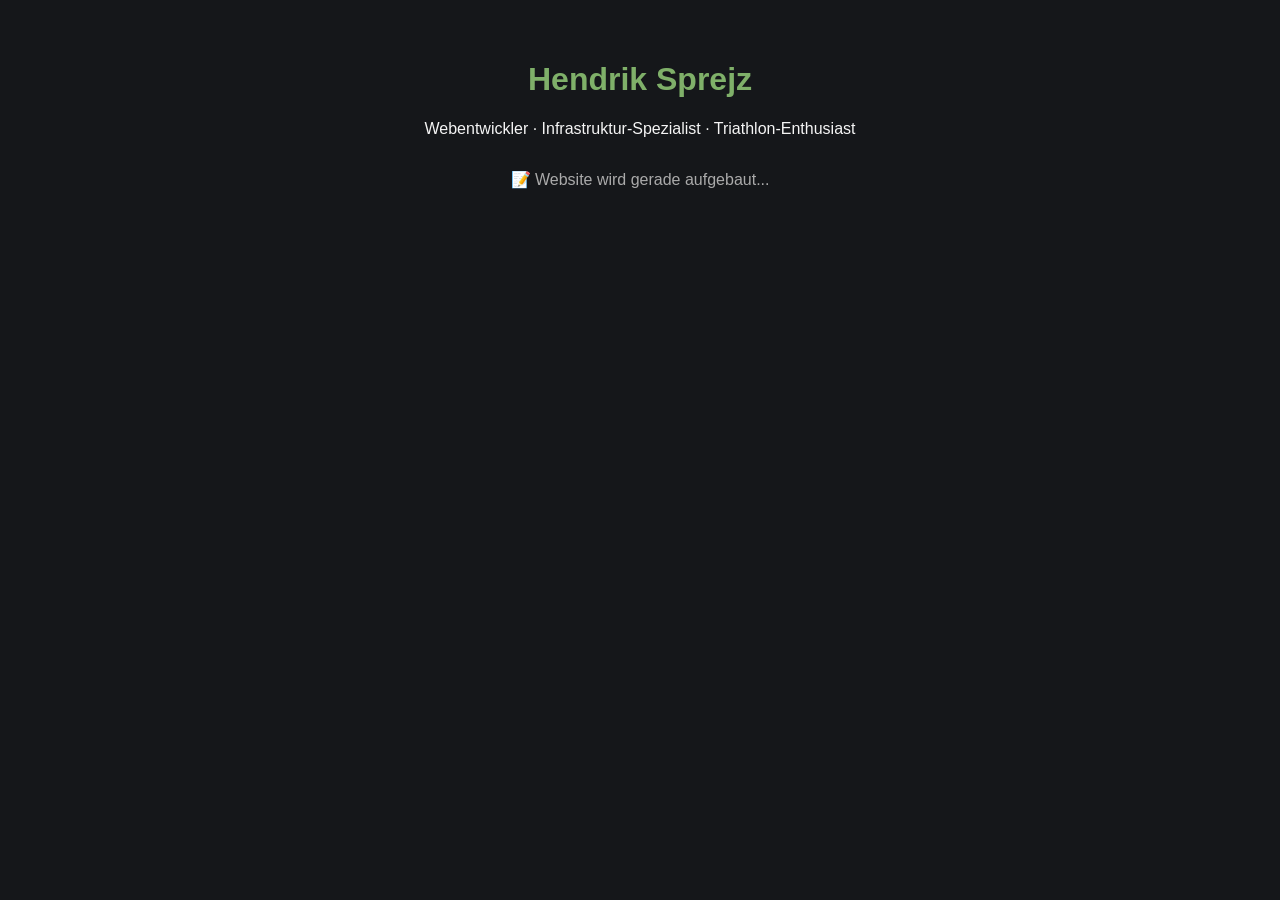
==== index.html @ 184716f5 "Add test landing page" ====
<!DOCTYPE html>
<html>
<head>
    <title>Hendrik Sprejz</title>
    <style>
        body {
            background-color: #15171a;
            color: #f5f5f5;
            font-family: Arial, sans-serif;
            text-align: center;
            padding: 2rem;
        }
        h1 { color: #7fb069; }
    </style>
</head>
<body>
    <h1>Hendrik Sprejz</h1>
    <p>Webentwickler · Infrastruktur-Spezialist · Triathlon-Enthusiast</p>
    <p style="color: #aaa; margin-top: 2rem;">📝 Website wird gerade aufgebaut...</p>
</body>
</html>
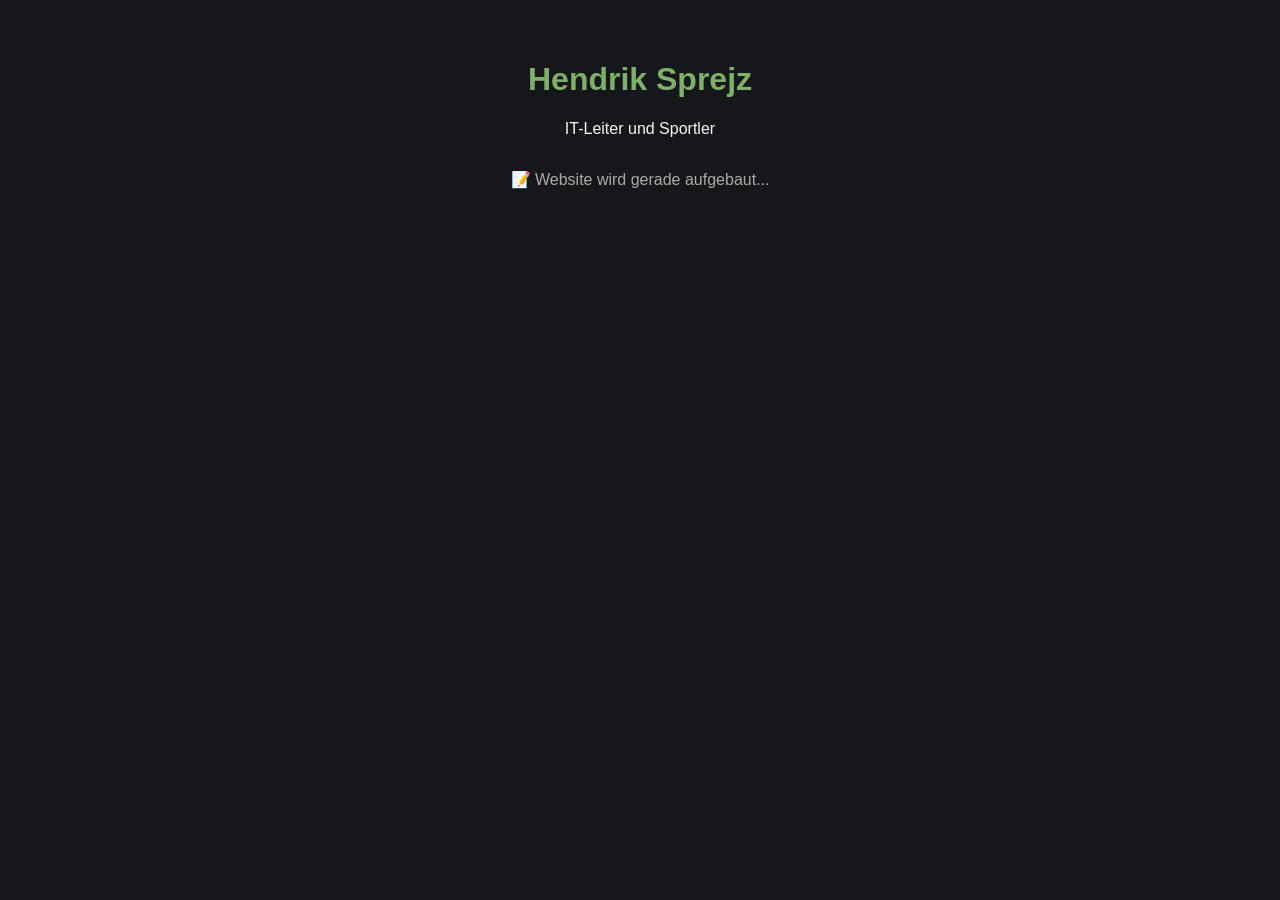
==== commit 788ed575: "Update subtitle to IT-Leiter und Sportler" ====
--- a/index.html
+++ b/index.html
@@ -15,7 +15,7 @@
 </head>
 <body>
     <h1>Hendrik Sprejz</h1>
-    <p>Webentwickler · Infrastruktur-Spezialist · Triathlon-Enthusiast</p>
+    <p>IT-Leiter und Sportler</p>
     <p style="color: #aaa; margin-top: 2rem;">📝 Website wird gerade aufgebaut...</p>
 </body>
 </html>
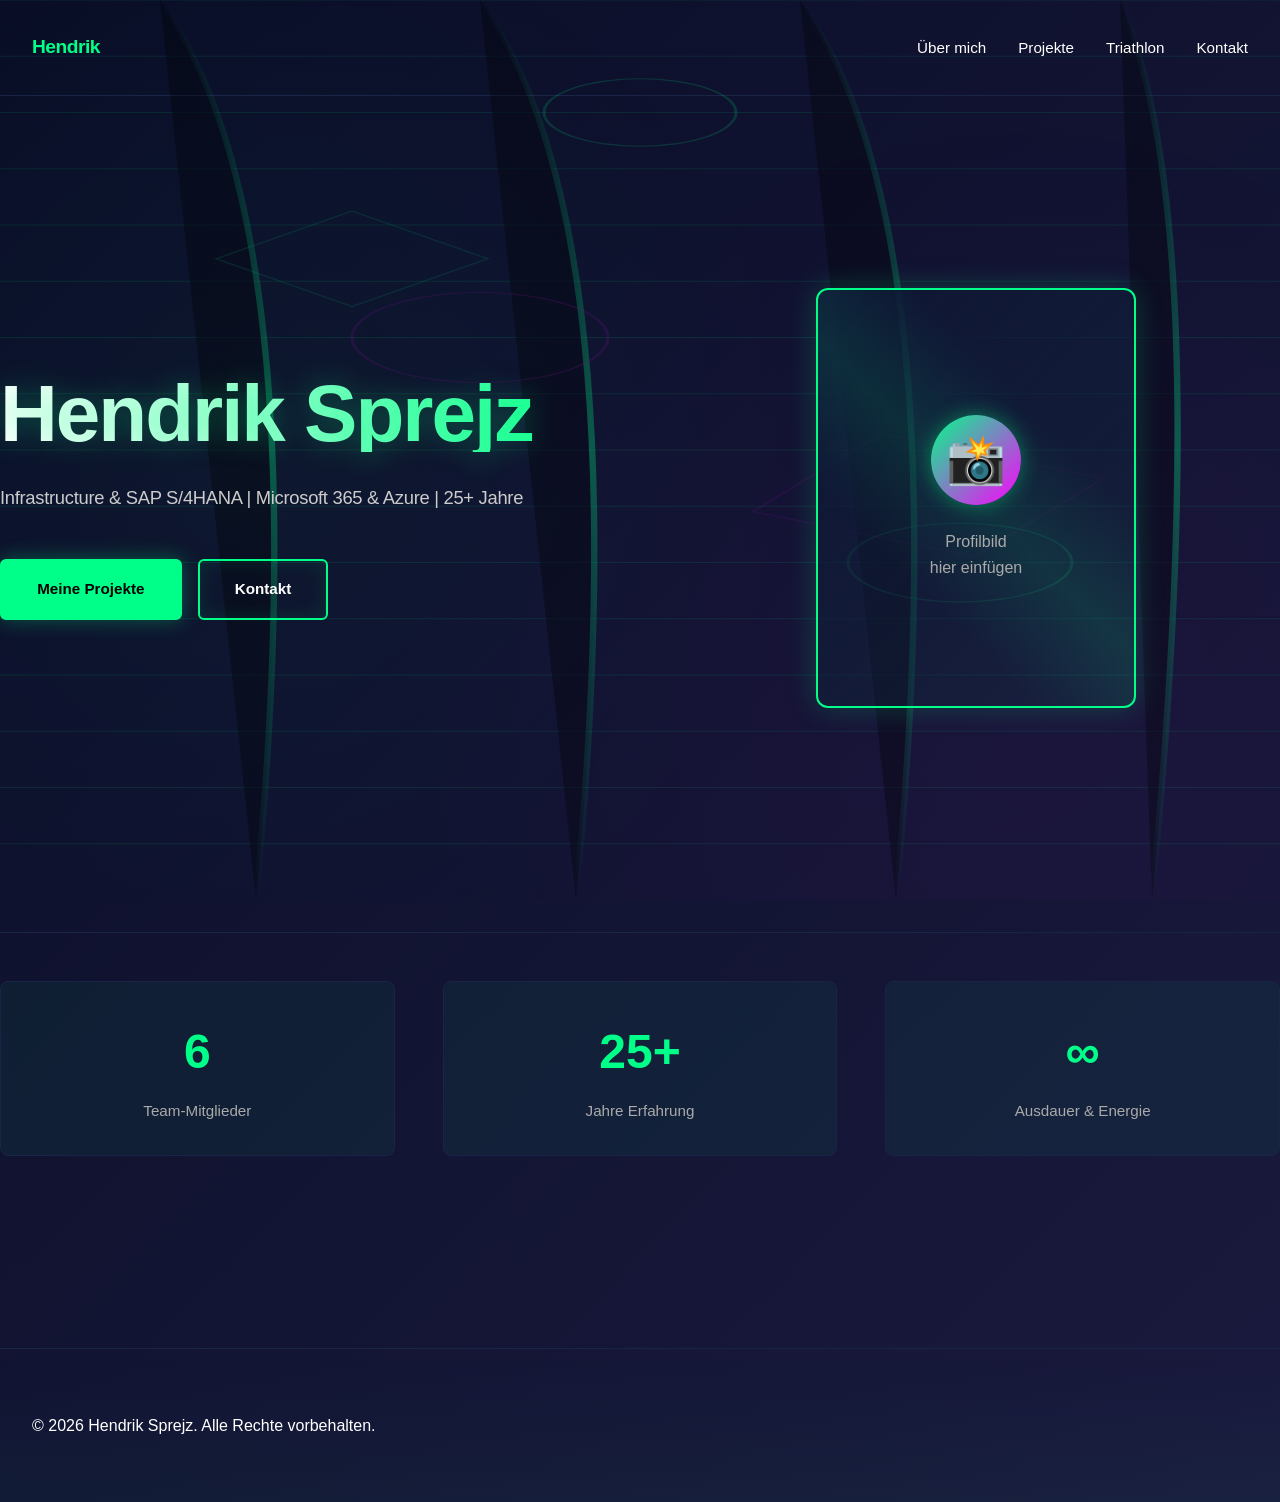
==== commit c61368ec: "Deploy: Hugo-generated site" ====
--- a/index.html
+++ b/index.html
@@ -1,21 +1,2 @@
-<!DOCTYPE html>
-<html>
-<head>
-    <title>Hendrik Sprejz</title>
-    <style>
-        body {
-            background-color: #15171a;
-            color: #f5f5f5;
-            font-family: Arial, sans-serif;
-            text-align: center;
-            padding: 2rem;
-        }
-        h1 { color: #7fb069; }
-    </style>
-</head>
-<body>
-    <h1>Hendrik Sprejz</h1>
-    <p>IT-Leiter und Sportler</p>
-    <p style="color: #aaa; margin-top: 2rem;">📝 Website wird gerade aufgebaut...</p>
-</body>
-</html>
+<!doctype html><html lang=de-de><head><meta name=generator content="Hugo 0.166.0"><meta charset=UTF-8><meta name=viewport content="width=device-width,initial-scale=1"><title>Hendrik Sprejz</title><meta name=description content="Webentwickler, Infrastruktur-Spezialist und Triathlon-Enthusiast"><link rel=stylesheet href=/css/style.css></head><body><div class=matrix-bg><svg viewBox="0 0 400 800" preserveAspectRatio="none"><defs><linearGradient id="neonGradient" x1="0" y1="0" x2="0" y2="100%"><stop offset="0" style="stop-color:#00ff88;stop-opacity:0"/><stop offset="50%" style="stop-color:#00ff88;stop-opacity:1"/><stop offset="100%" style="stop-color:#00ff88;stop-opacity:0"/></linearGradient></defs><g class="grid"><line class="grid-line" x1="0" y1="0" x2="400" y2="0"/><line class="grid-line" x1="0" y1="50" x2="400" y2="50"/><line class="grid-line" x1="0" y1="100" x2="400" y2="100"/><line class="grid-line" x1="0" y1="150" x2="400" y2="150"/><line class="grid-line" x1="0" y1="200" x2="400" y2="200"/><line class="grid-line" x1="0" y1="250" x2="400" y2="250"/><line class="grid-line" x1="0" y1="300" x2="400" y2="300"/><line class="grid-line" x1="0" y1="350" x2="400" y2="350"/><line class="grid-line" x1="0" y1="400" x2="400" y2="400"/><line class="grid-line" x1="0" y1="450" x2="400" y2="450"/><line class="grid-line" x1="0" y1="500" x2="400" y2="500"/><line class="grid-line" x1="0" y1="550" x2="400" y2="550"/><line class="grid-line" x1="0" y1="600" x2="400" y2="600"/><line class="grid-line" x1="0" y1="650" x2="400" y2="650"/><line class="grid-line" x1="0" y1="700" x2="400" y2="700"/><line class="grid-line" x1="0" y1="750" x2="400" y2="750"/></g><path class="data-line" d="M50 0q50 2e2 30 8e2"/><path class="data-line" d="M150 0q50 2e2 30 8e2"/><path class="data-line" d="M250 0q50 2e2 30 8e2"/><path class="data-line" d="M350 0q30 2e2 10 8e2"/><circle cx="200" cy="100" r="30" fill="none" stroke="#0f8" stroke-width="1" opacity=".3"/><circle cx="150" cy="300" r="40" fill="none" stroke="#f0f" stroke-width="1" opacity=".2"/><circle cx="300" cy="500" r="35" fill="none" stroke="#0f8" stroke-width="1" opacity=".3"/><rect x="80" y="200" width="60" height="60" fill="none" stroke="#0f8" stroke-width="1" opacity=".2" transform="rotate(45 110 230)"/><rect x="250" y="400" width="80" height="80" fill="none" stroke="#f0f" stroke-width="1" opacity=".15" transform="rotate(30 290 440)"/></svg></div><header><div class=container><nav><div class=logo>Hendrik</div><ul class=nav-menu><li><a href=#about>Über mich</a></li><li><a href=#projects>Projekte</a></li><li><a href=#triathlon>Triathlon</a></li><li><a href=#contact>Kontakt</a></li></ul></nav></div></header><div class="container main-content"><section class=hero><div class=hero-content><h1>Hendrik Sprejz</h1><div class=subline>Infrastructure & SAP S/4HANA | Microsoft 365 & Azure | 25+ Jahre</div><div class=cta-group><a href=/uber-mich/ class="btn btn-primary">Meine Projekte</a>
+<a href=/kontakt/ class="btn btn-secondary">Kontakt</a></div></div><div class=hero-visual><div class=profile-placeholder><div class=placeholder-content><div class=placeholder-icon>📸</div><div class=placeholder-text>Profilbild<br>hier einfügen</div></div></div></div></section><div class=stats style="margin-top:6rem;padding-top:3rem;border-top:1px solid var(--border)"><div class=stat-item><div class=stat-number>6</div><div class=stat-label>Team-Mitglieder</div></div><div class=stat-item><div class=stat-number>25+</div><div class=stat-label>Jahre Erfahrung</div></div><div class=stat-item><div class=stat-number>∞</div><div class=stat-label>Ausdauer & Energie</div></div></div></div><footer><div class=container><p>&copy; 2026 Hendrik Sprejz. Alle Rechte vorbehalten.</p></div></footer></body></html>
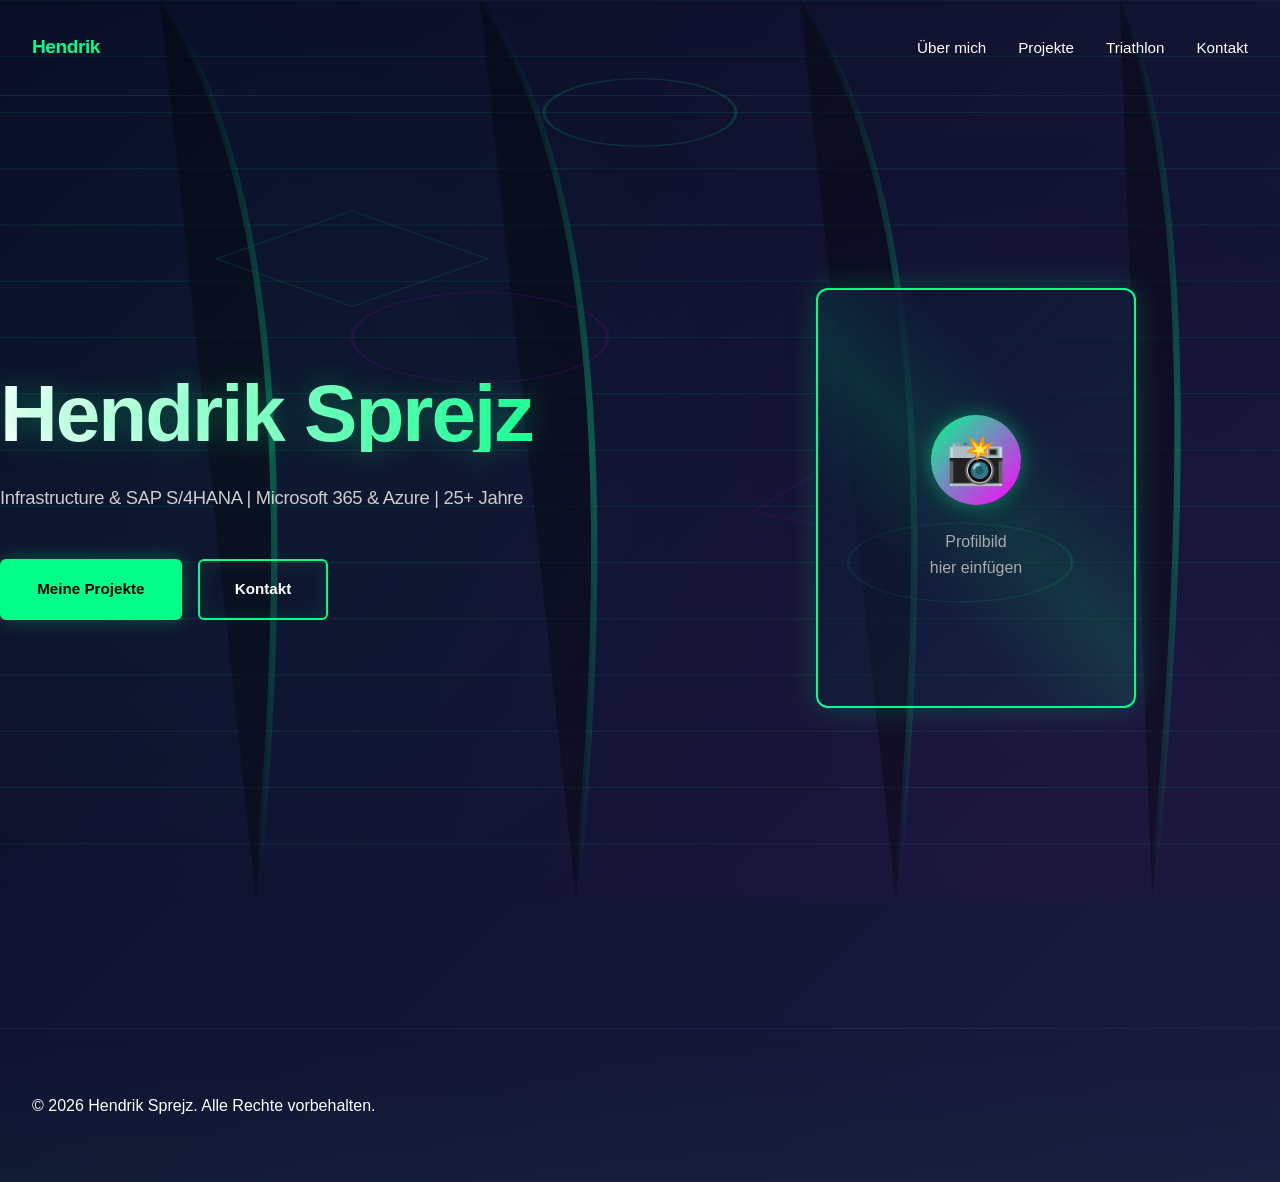
==== commit 8f32de06: "Deploy: Remove stats section from homepage Co-Authored-By: Claude Haiku 4.5 <noreply@anthropic.com> " ====
--- a/index.html
+++ b/index.html
@@ -1,2 +1,2 @@
-<!doctype html><html lang=de-de><head><meta name=generator content="Hugo 0.166.0"><meta charset=UTF-8><meta name=viewport content="width=device-width,initial-scale=1"><title>Hendrik Sprejz</title><meta name=description content="Webentwickler, Infrastruktur-Spezialist und Triathlon-Enthusiast"><link rel=stylesheet href=/css/style.css></head><body><div class=matrix-bg><svg viewBox="0 0 400 800" preserveAspectRatio="none"><defs><linearGradient id="neonGradient" x1="0" y1="0" x2="0" y2="100%"><stop offset="0" style="stop-color:#00ff88;stop-opacity:0"/><stop offset="50%" style="stop-color:#00ff88;stop-opacity:1"/><stop offset="100%" style="stop-color:#00ff88;stop-opacity:0"/></linearGradient></defs><g class="grid"><line class="grid-line" x1="0" y1="0" x2="400" y2="0"/><line class="grid-line" x1="0" y1="50" x2="400" y2="50"/><line class="grid-line" x1="0" y1="100" x2="400" y2="100"/><line class="grid-line" x1="0" y1="150" x2="400" y2="150"/><line class="grid-line" x1="0" y1="200" x2="400" y2="200"/><line class="grid-line" x1="0" y1="250" x2="400" y2="250"/><line class="grid-line" x1="0" y1="300" x2="400" y2="300"/><line class="grid-line" x1="0" y1="350" x2="400" y2="350"/><line class="grid-line" x1="0" y1="400" x2="400" y2="400"/><line class="grid-line" x1="0" y1="450" x2="400" y2="450"/><line class="grid-line" x1="0" y1="500" x2="400" y2="500"/><line class="grid-line" x1="0" y1="550" x2="400" y2="550"/><line class="grid-line" x1="0" y1="600" x2="400" y2="600"/><line class="grid-line" x1="0" y1="650" x2="400" y2="650"/><line class="grid-line" x1="0" y1="700" x2="400" y2="700"/><line class="grid-line" x1="0" y1="750" x2="400" y2="750"/></g><path class="data-line" d="M50 0q50 2e2 30 8e2"/><path class="data-line" d="M150 0q50 2e2 30 8e2"/><path class="data-line" d="M250 0q50 2e2 30 8e2"/><path class="data-line" d="M350 0q30 2e2 10 8e2"/><circle cx="200" cy="100" r="30" fill="none" stroke="#0f8" stroke-width="1" opacity=".3"/><circle cx="150" cy="300" r="40" fill="none" stroke="#f0f" stroke-width="1" opacity=".2"/><circle cx="300" cy="500" r="35" fill="none" stroke="#0f8" stroke-width="1" opacity=".3"/><rect x="80" y="200" width="60" height="60" fill="none" stroke="#0f8" stroke-width="1" opacity=".2" transform="rotate(45 110 230)"/><rect x="250" y="400" width="80" height="80" fill="none" stroke="#f0f" stroke-width="1" opacity=".15" transform="rotate(30 290 440)"/></svg></div><header><div class=container><nav><div class=logo>Hendrik</div><ul class=nav-menu><li><a href=#about>Über mich</a></li><li><a href=#projects>Projekte</a></li><li><a href=#triathlon>Triathlon</a></li><li><a href=#contact>Kontakt</a></li></ul></nav></div></header><div class="container main-content"><section class=hero><div class=hero-content><h1>Hendrik Sprejz</h1><div class=subline>Infrastructure & SAP S/4HANA | Microsoft 365 & Azure | 25+ Jahre</div><div class=cta-group><a href=/uber-mich/ class="btn btn-primary">Meine Projekte</a>
-<a href=/kontakt/ class="btn btn-secondary">Kontakt</a></div></div><div class=hero-visual><div class=profile-placeholder><div class=placeholder-content><div class=placeholder-icon>📸</div><div class=placeholder-text>Profilbild<br>hier einfügen</div></div></div></div></section><div class=stats style="margin-top:6rem;padding-top:3rem;border-top:1px solid var(--border)"><div class=stat-item><div class=stat-number>6</div><div class=stat-label>Team-Mitglieder</div></div><div class=stat-item><div class=stat-number>25+</div><div class=stat-label>Jahre Erfahrung</div></div><div class=stat-item><div class=stat-number>∞</div><div class=stat-label>Ausdauer & Energie</div></div></div></div><footer><div class=container><p>&copy; 2026 Hendrik Sprejz. Alle Rechte vorbehalten.</p></div></footer></body></html>+<!doctype html><html lang=de-de><head><meta name=generator content="Hugo 0.123.7"><meta charset=UTF-8><meta name=viewport content="width=device-width,initial-scale=1"><title>Hendrik Sprejz</title><meta name=description content="Webentwickler, Infrastruktur-Spezialist und Triathlon-Enthusiast"><link rel=stylesheet href=/css/style.css></head><body><div class=matrix-bg><svg viewBox="0 0 400 800" preserveAspectRatio="none"><defs><linearGradient id="neonGradient" x1="0" y1="0" x2="0" y2="100%"><stop offset="0" style="stop-color:#00ff88;stop-opacity:0"/><stop offset="50%" style="stop-color:#00ff88;stop-opacity:1"/><stop offset="100%" style="stop-color:#00ff88;stop-opacity:0"/></linearGradient></defs><g class="grid"><line class="grid-line" x1="0" y1="0" x2="400" y2="0"/><line class="grid-line" x1="0" y1="50" x2="400" y2="50"/><line class="grid-line" x1="0" y1="100" x2="400" y2="100"/><line class="grid-line" x1="0" y1="150" x2="400" y2="150"/><line class="grid-line" x1="0" y1="200" x2="400" y2="200"/><line class="grid-line" x1="0" y1="250" x2="400" y2="250"/><line class="grid-line" x1="0" y1="300" x2="400" y2="300"/><line class="grid-line" x1="0" y1="350" x2="400" y2="350"/><line class="grid-line" x1="0" y1="400" x2="400" y2="400"/><line class="grid-line" x1="0" y1="450" x2="400" y2="450"/><line class="grid-line" x1="0" y1="500" x2="400" y2="500"/><line class="grid-line" x1="0" y1="550" x2="400" y2="550"/><line class="grid-line" x1="0" y1="600" x2="400" y2="600"/><line class="grid-line" x1="0" y1="650" x2="400" y2="650"/><line class="grid-line" x1="0" y1="700" x2="400" y2="700"/><line class="grid-line" x1="0" y1="750" x2="400" y2="750"/></g><path class="data-line" d="M50 0q50 2e2 30 8e2"/><path class="data-line" d="M150 0q50 2e2 30 8e2"/><path class="data-line" d="M250 0q50 2e2 30 8e2"/><path class="data-line" d="M350 0q30 2e2 10 8e2"/><circle cx="200" cy="100" r="30" fill="none" stroke="#0f8" stroke-width="1" opacity=".3"/><circle cx="150" cy="300" r="40" fill="none" stroke="#f0f" stroke-width="1" opacity=".2"/><circle cx="300" cy="500" r="35" fill="none" stroke="#0f8" stroke-width="1" opacity=".3"/><rect x="80" y="200" width="60" height="60" fill="none" stroke="#0f8" stroke-width="1" opacity=".2" transform="rotate(45 110 230)"/><rect x="250" y="400" width="80" height="80" fill="none" stroke="#f0f" stroke-width="1" opacity=".15" transform="rotate(30 290 440)"/></svg></div><header><div class=container><nav><div class=logo>Hendrik</div><ul class=nav-menu><li><a href=#about>Über mich</a></li><li><a href=#projects>Projekte</a></li><li><a href=#triathlon>Triathlon</a></li><li><a href=#contact>Kontakt</a></li></ul></nav></div></header><div class="container main-content"><section class=hero><div class=hero-content><h1>Hendrik Sprejz</h1><div class=subline>Infrastructure & SAP S/4HANA | Microsoft 365 & Azure | 25+ Jahre</div><div class=cta-group><a href=/uber-mich/ class="btn btn-primary">Meine Projekte</a>
+<a href=/kontakt/ class="btn btn-secondary">Kontakt</a></div></div><div class=hero-visual><div class=profile-placeholder><div class=placeholder-content><div class=placeholder-icon>📸</div><div class=placeholder-text>Profilbild<br>hier einfügen</div></div></div></div></section></div><footer><div class=container><p>&copy; 2026 Hendrik Sprejz. Alle Rechte vorbehalten.</p></div></footer></body></html>
